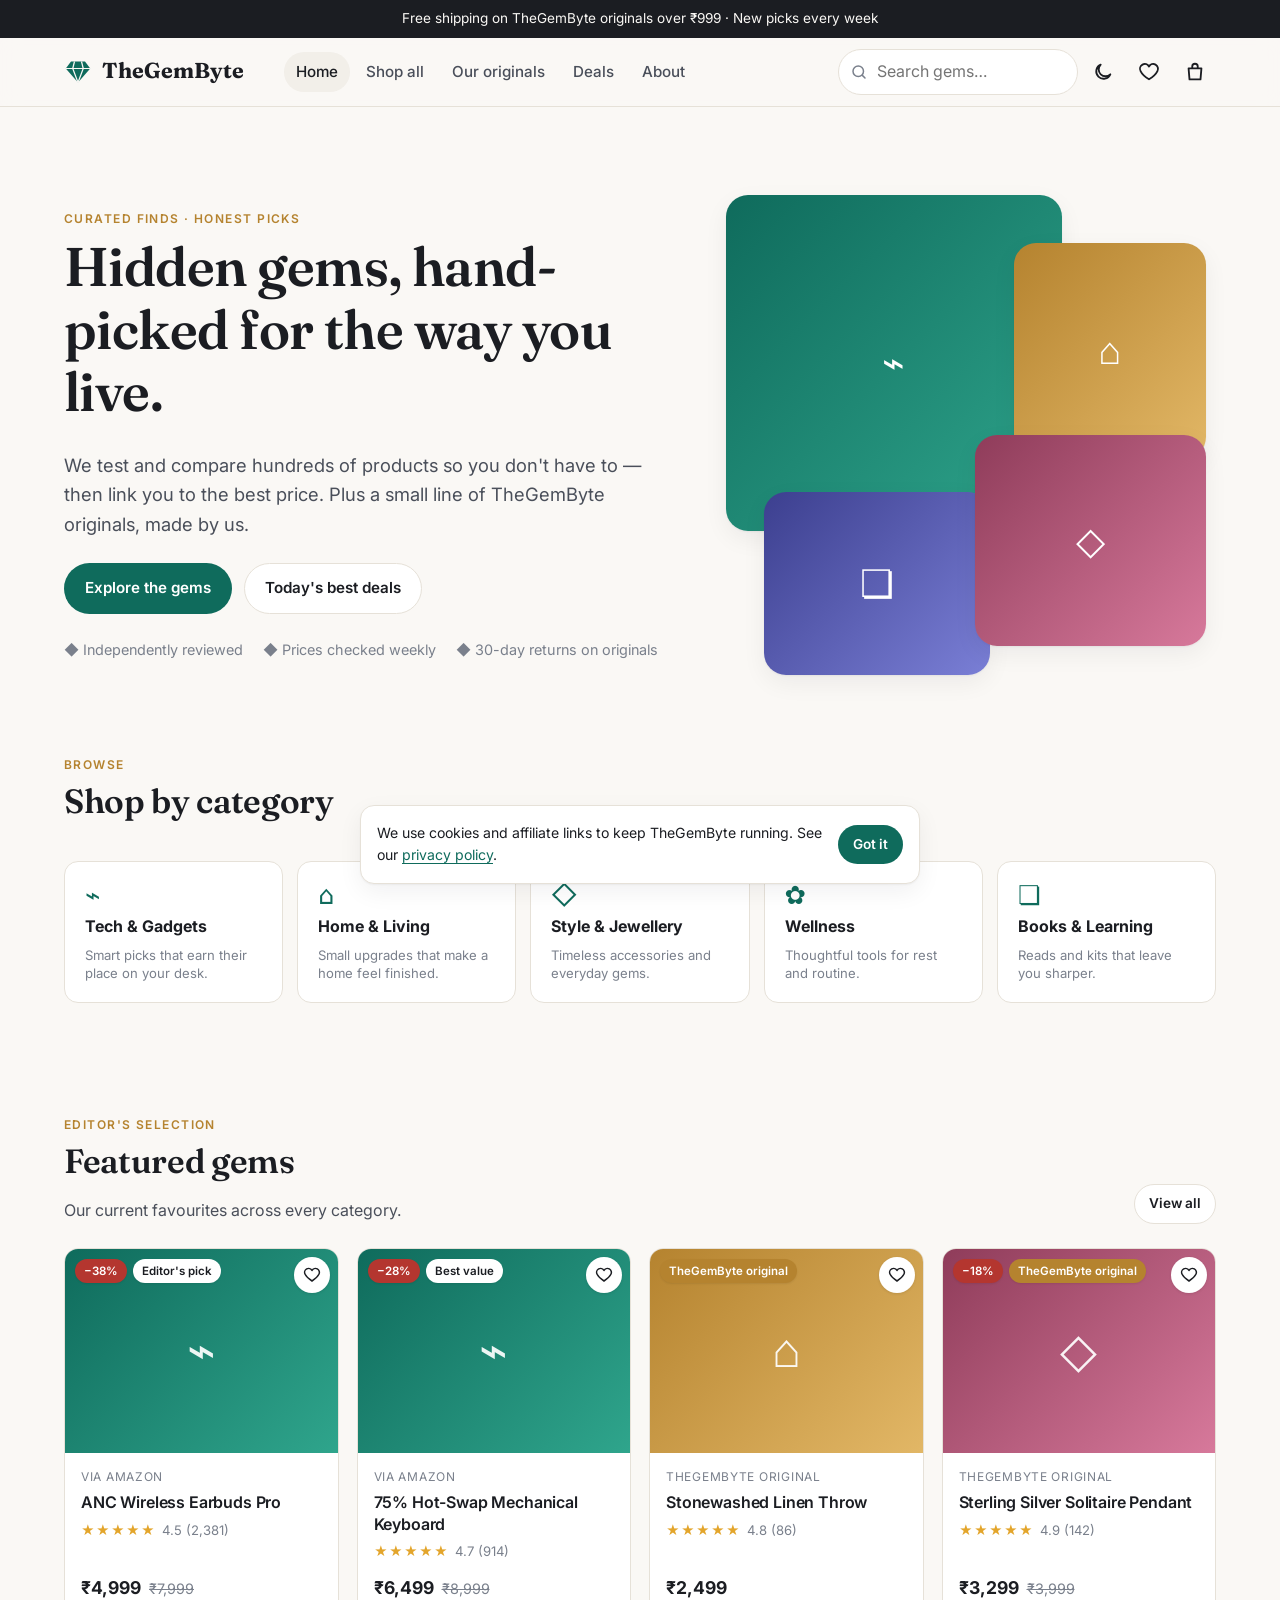
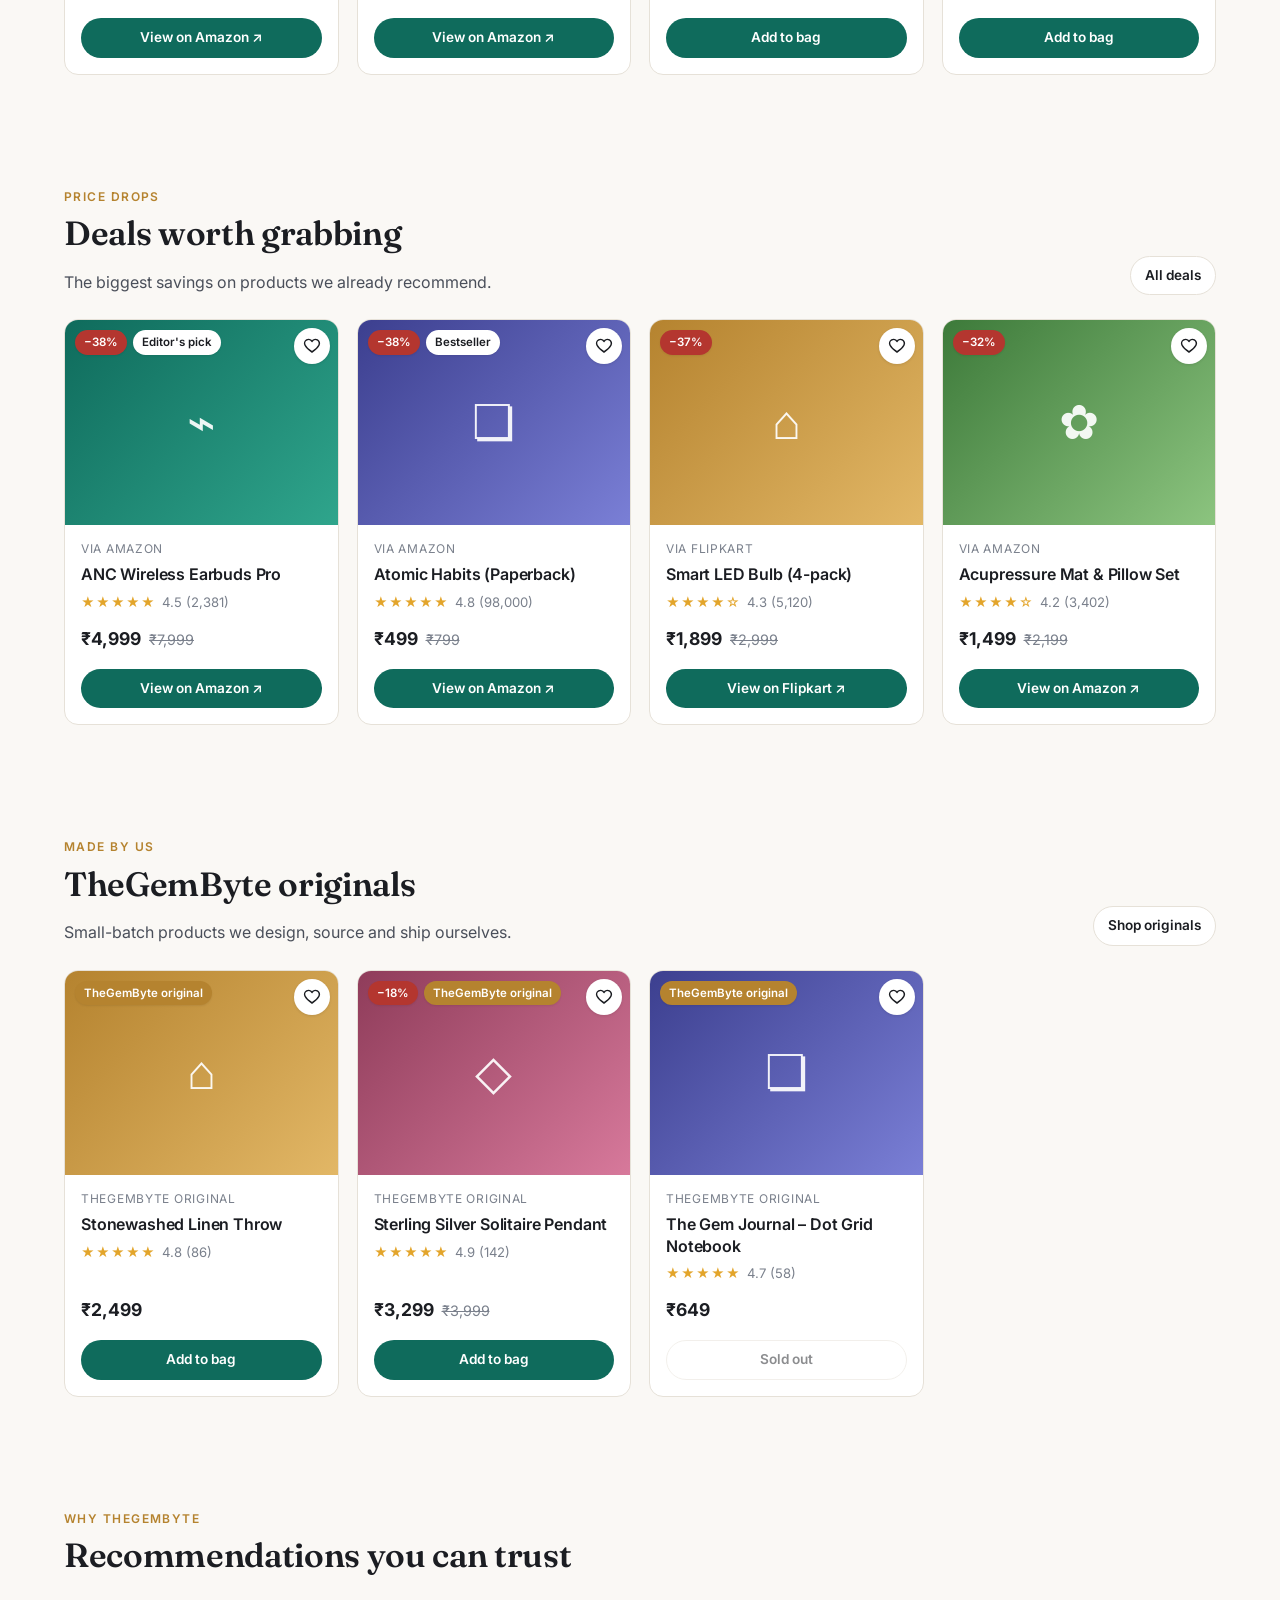
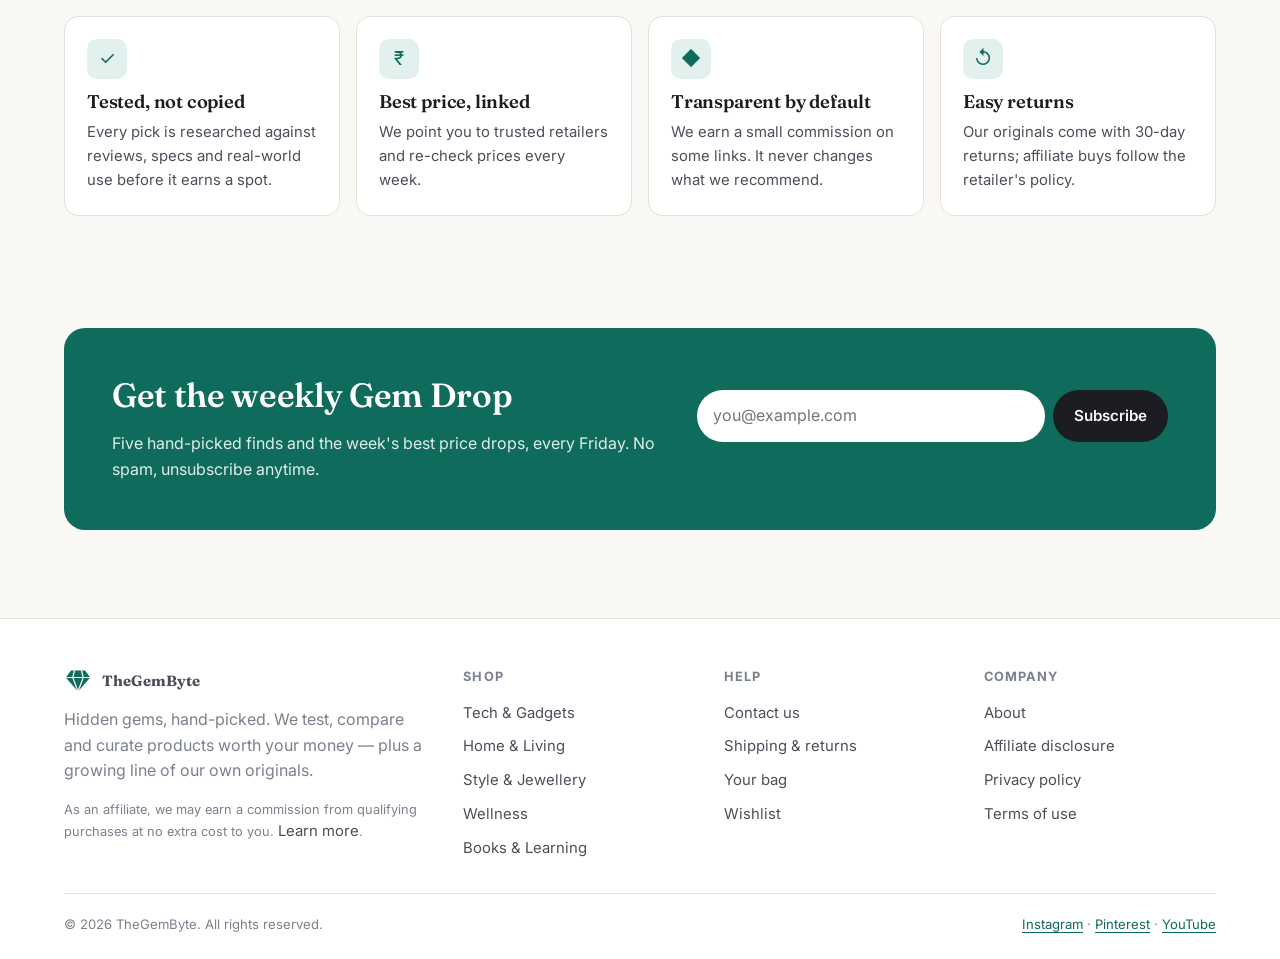
==== index.html @ 49bb9499 "Build TheGemByte static storefront for affiliate marketing and future store Adds a dependency-free s" ====
<!doctype html>
<html lang="en">
<head>
  <meta charset="utf-8">
  <meta name="viewport" content="width=device-width, initial-scale=1">
  <title>TheGemByte — Hidden gems, hand-picked</title>
  <meta name="description" content="TheGemByte curates the best tech, home, style and wellness finds — honest picks, the best deals, and our own small-batch originals.">
  <link rel="canonical" href="https://thegembyte.com/">
  <meta property="og:site_name" content="TheGemByte">
  <meta property="og:title" content="TheGemByte — Hidden gems, hand-picked">
  <meta property="og:description" content="TheGemByte curates the best tech, home, style and wellness finds — honest picks, the best deals, and our own small-batch originals.">
  <meta property="og:type" content="website">
  <meta property="og:image" content="https://thegembyte.com/assets/img/og-image.svg">
  <meta name="twitter:card" content="summary_large_image">
  <meta name="theme-color" content="#0f6b5c">
  <link rel="icon" href="assets/img/favicon.svg" type="image/svg+xml">
  <link rel="manifest" href="site.webmanifest">
  <link rel="preconnect" href="https://fonts.googleapis.com">
  <link rel="preconnect" href="https://fonts.gstatic.com" crossorigin>
  <link rel="stylesheet" href="https://fonts.googleapis.com/css2?family=Fraunces:opsz,wght@9..144,600;9..144,700&family=Inter:wght@400;500;600;700&display=swap">
  <link rel="stylesheet" href="assets/css/styles.css">
  <script type="application/ld+json">
  {"@context":"https://schema.org","@graph":[
    {"@type":"Organization","name":"TheGemByte","url":"https://thegembyte.com","logo":"https://thegembyte.com/assets/img/favicon.svg"},
    {"@type":"WebSite","name":"TheGemByte","url":"https://thegembyte.com",
     "potentialAction":{"@type":"SearchAction","target":"https://thegembyte.com/shop.html?q={search_term_string}","query-input":"required name=search_term_string"}}
  ]}
  </script>
  <script src="assets/js/config.js" defer></script>
  <script src="assets/js/products.js" defer></script>
  <script src="assets/js/app.js" defer></script>
</head>
<body data-page="home">
  <div id="site-header"></div>
  <main id="main">
    <section class="hero">
      <div class="container hero-grid">
        <div>
          <span class="eyebrow">Curated finds · Honest picks</span>
          <h1>Hidden gems, hand-picked for the way you live.</h1>
          <p class="lead">We test and compare hundreds of products so you don't have to — then link you to the best price. Plus a small line of TheGemByte originals, made by us.</p>
          <div class="hero-cta">
            <a class="btn btn-primary" href="shop.html">Explore the gems</a>
            <a class="btn btn-outline" href="shop.html?sort=discount">Today's best deals</a>
          </div>
          <div class="trust-row">
            <span>◆ Independently reviewed</span>
            <span>◆ Prices checked weekly</span>
            <span>◆ 30-day returns on originals</span>
          </div>
        </div>
        <div class="hero-art" aria-hidden="true">
          <div class="gem-tile t1">⌁</div>
          <div class="gem-tile t2">⌂</div>
          <div class="gem-tile t3">❏</div>
          <div class="gem-tile t4">◇</div>
        </div>
      </div>
    </section>

    <section class="section" style="padding-top:16px">
      <div class="container">
        <div class="section-head"><div><span class="eyebrow">Browse</span><h2>Shop by category</h2></div></div>
        <div class="cat-grid" id="home-categories"></div>
      </div>
    </section>

    <section class="section">
      <div class="container">
        <div class="section-head">
          <div><span class="eyebrow">Editor's selection</span><h2>Featured gems</h2><p>Our current favourites across every category.</p></div>
          <a class="btn btn-outline btn-sm" href="shop.html">View all</a>
        </div>
        <div class="product-grid" id="home-featured"></div>
      </div>
    </section>

    <section class="section">
      <div class="container">
        <div class="section-head">
          <div><span class="eyebrow">Price drops</span><h2>Deals worth grabbing</h2><p>The biggest savings on products we already recommend.</p></div>
          <a class="btn btn-outline btn-sm" href="shop.html?sort=discount">All deals</a>
        </div>
        <div class="product-grid" id="home-deals"></div>
      </div>
    </section>

    <section class="section">
      <div class="container">
        <div class="section-head">
          <div><span class="eyebrow">Made by us</span><h2>TheGemByte originals</h2><p>Small-batch products we design, source and ship ourselves.</p></div>
          <a class="btn btn-outline btn-sm" href="shop.html?type=store">Shop originals</a>
        </div>
        <div class="product-grid" id="home-originals"></div>
      </div>
    </section>

    <section class="section">
      <div class="container">
        <div class="section-head"><div><span class="eyebrow">Why TheGemByte</span><h2>Recommendations you can trust</h2></div></div>
        <div class="features">
          <div class="feature"><div class="ic">✓</div><h3>Tested, not copied</h3><p>Every pick is researched against reviews, specs and real-world use before it earns a spot.</p></div>
          <div class="feature"><div class="ic">₹</div><h3>Best price, linked</h3><p>We point you to trusted retailers and re-check prices every week.</p></div>
          <div class="feature"><div class="ic">◆</div><h3>Transparent by default</h3><p>We earn a small commission on some links. It never changes what we recommend.</p></div>
          <div class="feature"><div class="ic">↺</div><h3>Easy returns</h3><p>Our originals come with 30-day returns; affiliate buys follow the retailer's policy.</p></div>
        </div>
      </div>
    </section>

    <section class="section">
      <div class="container">
        <div class="band">
          <div>
            <h2>Get the weekly Gem Drop</h2>
            <p>Five hand-picked finds and the week's best price drops, every Friday. No spam, unsubscribe anytime.</p>
          </div>
          <form class="subscribe" data-form="newsletter" data-success="You're in! Check your inbox on Friday.">
            <label class="sr-only" for="nl-email">Email address</label>
            <input id="nl-email" type="email" name="email" placeholder="you@example.com" required autocomplete="email">
            <button class="btn" type="submit">Subscribe</button>
            <p class="form-msg" role="status" style="flex-basis:100%;margin:0"></p>
          </form>
        </div>
      </div>
    </section>
  </main>
  <div id="site-footer"></div>
</body>
</html>
---- assets/css/styles.css ----
/* ==========================================================================
   TheGemByte — storefront styles
   ========================================================================== */

:root {
  --bg: #faf8f5;
  --surface: #ffffff;
  --surface-2: #f2efe9;
  --ink: #1b1d22;
  --ink-2: #4a4f5a;
  --muted: #7a808c;
  --line: #e6e1d8;
  --brand: #0f6b5c;
  --brand-ink: #ffffff;
  --brand-soft: #e3f1ee;
  --accent: #b5832f;
  --danger: #b4362f;
  --success: #1f7a4a;
  --star: #e3a52b;
  --radius: 14px;
  --radius-sm: 8px;
  --shadow: 0 1px 2px rgba(20, 20, 30, .05), 0 8px 24px rgba(20, 20, 30, .06);
  --max: 1200px;
  --font: "Inter", system-ui, -apple-system, "Segoe UI", Roboto, sans-serif;
  --serif: "Fraunces", Georgia, "Times New Roman", serif;
  color-scheme: light;
}

@media (prefers-color-scheme: dark) {
  :root:not([data-theme="light"]) {
    --bg: #111316;
    --surface: #181b1f;
    --surface-2: #20242a;
    --ink: #eceae6;
    --ink-2: #c3c6cc;
    --muted: #8d939e;
    --line: #2b3037;
    --brand: #3fb59d;
    --brand-ink: #08201b;
    --brand-soft: #173a33;
    --accent: #d7a858;
    --shadow: 0 1px 2px rgba(0, 0, 0, .3), 0 8px 24px rgba(0, 0, 0, .25);
    color-scheme: dark;
  }
}
:root[data-theme="dark"] {
  --bg: #111316;
  --surface: #181b1f;
  --surface-2: #20242a;
  --ink: #eceae6;
  --ink-2: #c3c6cc;
  --muted: #8d939e;
  --line: #2b3037;
  --brand: #3fb59d;
  --brand-ink: #08201b;
  --brand-soft: #173a33;
  --accent: #d7a858;
  --shadow: 0 1px 2px rgba(0, 0, 0, .3), 0 8px 24px rgba(0, 0, 0, .25);
  color-scheme: dark;
}

*, *::before, *::after { box-sizing: border-box; }
html { -webkit-text-size-adjust: 100%; scroll-behavior: smooth; }
body {
  margin: 0;
  font-family: var(--font);
  font-size: 16px;
  line-height: 1.6;
  color: var(--ink);
  background: var(--bg);
  overflow-x: hidden;
}
img { max-width: 100%; display: block; }
a { color: var(--brand); text-decoration-thickness: 1px; text-underline-offset: 3px; }
a:hover { text-decoration: underline; }
h1, h2, h3 { font-family: var(--serif); font-weight: 600; line-height: 1.15; margin: 0 0 .5em; letter-spacing: -.01em; }
h1 { font-size: clamp(2rem, 5vw, 3.4rem); }
h2 { font-size: clamp(1.5rem, 3vw, 2.1rem); }
h3 { font-size: 1.15rem; }
p { margin: 0 0 1em; }
button, input, select, textarea { font: inherit; color: inherit; }
:focus-visible { outline: 2px solid var(--brand); outline-offset: 2px; border-radius: 4px; }

.container { width: 100%; max-width: var(--max); margin: 0 auto; padding: 0 16px; }
@media (min-width: 768px) { .container { padding: 0 24px; } }
.section { padding: 56px 0; }
.section-head { display: flex; justify-content: space-between; align-items: end; gap: 16px; margin-bottom: 24px; flex-wrap: wrap; }
.section-head p { color: var(--ink-2); margin: 0; }
.eyebrow { text-transform: uppercase; letter-spacing: .12em; font-size: .75rem; font-weight: 600; color: var(--accent); margin-bottom: .5rem; display: block; }
.muted { color: var(--muted); }
.sr-only { position: absolute; width: 1px; height: 1px; padding: 0; margin: -1px; overflow: hidden; clip: rect(0,0,0,0); border: 0; }
.skip-link { position: absolute; left: -999px; top: 8px; background: var(--ink); color: var(--bg); padding: 8px 12px; border-radius: 6px; z-index: 100; }
.skip-link:focus { left: 8px; }

/* ---------- Buttons ---------- */
.btn {
  display: inline-flex; align-items: center; justify-content: center; gap: 8px;
  padding: 12px 20px; border-radius: 999px; border: 1px solid transparent;
  font-weight: 600; font-size: .95rem; cursor: pointer; text-decoration: none;
  transition: transform .15s ease, background .15s ease, border-color .15s ease;
  white-space: nowrap;
}
.btn:hover { text-decoration: none; transform: translateY(-1px); }
.btn:disabled { opacity: .5; cursor: not-allowed; transform: none; }
.btn-primary { background: var(--brand); color: var(--brand-ink); }
.btn-primary:hover { filter: brightness(1.08); }
.btn-outline { border-color: var(--line); background: var(--surface); color: var(--ink); }
.btn-outline:hover { border-color: var(--ink-2); }
.btn-ghost { background: transparent; color: var(--ink); padding: 8px 12px; }
.btn-block { width: 100%; }
.btn-sm { padding: 8px 14px; font-size: .85rem; }

/* ---------- Announcement + header ---------- */
.announce { background: var(--ink); color: var(--bg); text-align: center; font-size: .85rem; padding: 8px 16px; }
.site-header {
  position: sticky; top: 0; z-index: 50;
  background: color-mix(in srgb, var(--bg) 88%, transparent);
  backdrop-filter: saturate(150%) blur(10px);
  border-bottom: 1px solid var(--line);
}
.header-inner { display: flex; align-items: center; gap: 16px; height: 68px; }
.logo { display: flex; align-items: center; gap: 10px; font-family: var(--serif); font-size: 1.35rem; font-weight: 700; color: var(--ink); text-decoration: none; }
.logo:hover { text-decoration: none; }
.logo svg { width: 28px; height: 28px; }
.nav { display: none; gap: 4px; margin-left: 24px; }
.nav a { color: var(--ink-2); text-decoration: none; padding: 8px 12px; border-radius: 999px; font-weight: 500; font-size: .95rem; }
.nav a:hover, .nav a[aria-current="page"] { color: var(--ink); background: var(--surface-2); }
.header-actions { margin-left: auto; display: flex; align-items: center; gap: 4px; }
.icon-btn {
  position: relative; display: inline-grid; place-items: center; width: 42px; height: 42px;
  border-radius: 999px; border: 0; background: transparent; color: var(--ink); cursor: pointer; text-decoration: none;
}
.icon-btn:hover { background: var(--surface-2); text-decoration: none; }
.icon-btn svg { width: 22px; height: 22px; }
.count-badge {
  position: absolute; top: 3px; right: 1px; min-width: 18px; height: 18px; padding: 0 5px;
  border-radius: 999px; background: var(--brand); color: var(--brand-ink);
  font-size: .7rem; font-weight: 700; display: grid; place-items: center;
}
.count-badge[hidden] { display: none; }
.menu-toggle { display: inline-grid; }
.mobile-nav { display: none; border-top: 1px solid var(--line); padding: 8px 16px 16px; background: var(--bg); }
.mobile-nav.open { display: block; }
.mobile-nav a { display: block; padding: 12px 4px; color: var(--ink); text-decoration: none; border-bottom: 1px solid var(--line); font-weight: 500; }
@media (min-width: 900px) {
  .nav { display: flex; }
  .menu-toggle { display: none; }
  .mobile-nav, .mobile-nav.open { display: none; }
}

.header-search { display: none; position: relative; }
.header-search input {
  width: 240px; padding: 9px 14px 9px 38px; border-radius: 999px; border: 1px solid var(--line); background: var(--surface);
}
.header-search svg { position: absolute; left: 12px; top: 50%; transform: translateY(-50%); width: 18px; height: 18px; color: var(--muted); }
@media (min-width: 1080px) { .header-search { display: block; } }

/* ---------- Hero ---------- */
.hero { padding: 56px 0 40px; overflow: hidden; }
.hero-grid { display: grid; gap: 40px; align-items: center; }
@media (min-width: 900px) { .hero-grid { grid-template-columns: 1.1fr .9fr; } .hero { padding: 88px 0 64px; } }
.hero p.lead { font-size: 1.15rem; color: var(--ink-2); max-width: 34em; }
.hero-cta { display: flex; gap: 12px; flex-wrap: wrap; margin: 24px 0; }
.trust-row { display: flex; gap: 20px; flex-wrap: wrap; color: var(--muted); font-size: .9rem; }
.trust-row span { display: inline-flex; align-items: center; gap: 6px; }
.hero-art { position: relative; aspect-ratio: 1 / 1; max-width: 480px; margin: 0 auto; width: 100%; }
.hero-art .gem-tile {
  position: absolute; border-radius: 22px; box-shadow: var(--shadow); display: grid; place-items: center;
  font-family: var(--serif); color: #fff; font-size: 2.4rem;
}
.hero-art .t1 { inset: 0 30% 30% 0; background: linear-gradient(135deg, #0f6b5c, #2fa58c); }
.hero-art .t2 { inset: 10% 0 45% 60%; background: linear-gradient(135deg, #b5832f, #e2b766); }
.hero-art .t3 { inset: 62% 45% 0 8%; background: linear-gradient(135deg, #3c3f8f, #7a7fd6); }
.hero-art .t4 { inset: 50% 0 6% 52%; background: linear-gradient(135deg, #8f3c5a, #d7799b); }

/* ---------- Category tiles ---------- */
.cat-grid { display: grid; gap: 14px; grid-template-columns: repeat(2, minmax(0, 1fr)); }
@media (min-width: 768px) { .cat-grid { grid-template-columns: repeat(5, minmax(0, 1fr)); } }
.cat-tile {
  display: flex; flex-direction: column; gap: 6px; padding: 20px; border-radius: var(--radius);
  background: var(--surface); border: 1px solid var(--line); color: var(--ink); text-decoration: none;
  transition: border-color .15s, transform .15s;
}
.cat-tile:hover { border-color: var(--brand); transform: translateY(-2px); text-decoration: none; }
.cat-tile .ic { font-size: 1.6rem; color: var(--brand); line-height: 1; }
.cat-tile strong { font-size: 1rem; }
.cat-tile small { color: var(--muted); font-size: .82rem; line-height: 1.4; }

/* ---------- Product cards ---------- */
.product-grid { display: grid; gap: 18px; grid-template-columns: repeat(auto-fill, minmax(min(100%, 230px), 1fr)); }
.card {
  position: relative; display: flex; flex-direction: column; background: var(--surface);
  border: 1px solid var(--line); border-radius: var(--radius); overflow: hidden;
  transition: box-shadow .2s, transform .2s;
}
.card:hover { box-shadow: var(--shadow); transform: translateY(-2px); }
.card-media { position: relative; aspect-ratio: 4 / 3; background: var(--surface-2); overflow: hidden; }
.card-media img, .card-media .placeholder { width: 100%; height: 100%; object-fit: cover; }
.placeholder { display: grid; place-items: center; color: rgba(255,255,255,.92); font-family: var(--serif); font-size: 3rem; }
.card-badges { position: absolute; top: 10px; left: 10px; display: flex; flex-wrap: wrap; gap: 6px; z-index: 1; }
.badge { display: inline-block; padding: 3px 9px; border-radius: 999px; font-size: .72rem; font-weight: 600; background: var(--surface); color: var(--ink); box-shadow: 0 1px 2px rgba(0,0,0,.08); }
.badge-sale { background: var(--danger); color: #fff; }
.badge-own { background: var(--accent); color: #fff; }
.wish-btn { position: absolute; top: 8px; right: 8px; z-index: 1; background: var(--surface); width: 36px; height: 36px; box-shadow: 0 1px 3px rgba(0,0,0,.1); }
.wish-btn svg { width: 18px; height: 18px; }
.wish-btn[aria-pressed="true"] svg { fill: var(--danger); stroke: var(--danger); }
.card-body { display: flex; flex-direction: column; gap: 6px; padding: 14px 16px 16px; flex: 1; }
.card-merchant { font-size: .75rem; color: var(--muted); text-transform: uppercase; letter-spacing: .06em; }
.card-title { font-family: var(--font); font-size: 1rem; font-weight: 600; margin: 0; line-height: 1.35; }
.card-title a { color: var(--ink); text-decoration: none; }
.card-title a::after { content: ""; position: absolute; inset: 0; }
.card-title a:hover { color: var(--brand); }
.rating { display: flex; align-items: center; gap: 6px; font-size: .82rem; color: var(--muted); }
.stars { color: var(--star); letter-spacing: 1px; }
.price-row { display: flex; align-items: baseline; gap: 8px; flex-wrap: wrap; margin-top: auto; padding-top: 6px; }
.price { font-weight: 700; font-size: 1.1rem; }
.compare { color: var(--muted); text-decoration: line-through; font-size: .9rem; }
.save { color: var(--success); font-size: .82rem; font-weight: 600; }
.card-actions { position: relative; z-index: 1; margin-top: 10px; }

/* ---------- Shop layout ---------- */
.page-head { padding: 40px 0 8px; }
.page-head p { color: var(--ink-2); max-width: 40em; }
.crumbs { font-size: .85rem; color: var(--muted); margin-bottom: 12px; }
.crumbs a { color: var(--muted); }
.shop-layout { display: grid; gap: 24px; padding-bottom: 64px; }
@media (min-width: 900px) { .shop-layout { grid-template-columns: 240px minmax(0, 1fr); } }
.filters { display: flex; flex-direction: column; gap: 20px; }
.filter-group h3 { font-family: var(--font); font-size: .8rem; text-transform: uppercase; letter-spacing: .08em; color: var(--muted); margin-bottom: 10px; }
.chip-list { display: flex; flex-wrap: wrap; gap: 8px; }
@media (min-width: 900px) { .chip-list { flex-direction: column; align-items: flex-start; } }
.chip {
  padding: 7px 14px; border-radius: 999px; border: 1px solid var(--line); background: var(--surface);
  cursor: pointer; font-size: .9rem; font-weight: 500;
}
.chip[aria-pressed="true"] { background: var(--ink); color: var(--bg); border-color: var(--ink); }
.field, .select {
  width: 100%; padding: 11px 14px; border-radius: var(--radius-sm); border: 1px solid var(--line); background: var(--surface);
}
.check { display: flex; align-items: center; gap: 8px; font-size: .92rem; cursor: pointer; margin-bottom: 6px; }
.toolbar { display: flex; gap: 12px; align-items: center; justify-content: space-between; flex-wrap: wrap; margin-bottom: 18px; }
.toolbar .select { width: auto; }
.empty { text-align: center; padding: 48px 16px; color: var(--muted); border: 1px dashed var(--line); border-radius: var(--radius); }

/* ---------- Product detail ---------- */
.pdp { display: grid; gap: 32px; padding: 8px 0 56px; }
@media (min-width: 900px) { .pdp { grid-template-columns: 1fr 1fr; gap: 56px; } }
.pdp-media { border-radius: var(--radius); overflow: hidden; aspect-ratio: 1 / 1; background: var(--surface-2); }
.pdp-media img, .pdp-media .placeholder { width: 100%; height: 100%; object-fit: cover; font-size: 6rem; }
.pdp-info h1 { font-size: clamp(1.7rem, 3.5vw, 2.5rem); }
.pdp-price { display: flex; align-items: baseline; gap: 12px; margin: 16px 0; flex-wrap: wrap; }
.pdp-price .price { font-size: 1.8rem; }
.pdp-actions { display: flex; gap: 12px; flex-wrap: wrap; margin: 20px 0; }
.pdp-actions .btn-primary { flex: 1 1 220px; }
.qty { display: inline-flex; align-items: center; border: 1px solid var(--line); border-radius: 999px; background: var(--surface); }
.qty button { border: 0; background: none; width: 40px; height: 44px; cursor: pointer; font-size: 1.1rem; }
.qty input { width: 40px; text-align: center; border: 0; background: none; -moz-appearance: textfield; }
.qty input::-webkit-inner-spin-button, .qty input::-webkit-outer-spin-button { -webkit-appearance: none; margin: 0; }
.highlights { list-style: none; padding: 0; margin: 20px 0; display: grid; gap: 10px; }
.highlights li { display: flex; gap: 10px; align-items: flex-start; }
.highlights li::before { content: "◆"; color: var(--brand); font-size: .7rem; margin-top: .45em; }
.note-box { background: var(--surface-2); border-radius: var(--radius-sm); padding: 14px 16px; font-size: .88rem; color: var(--ink-2); }
.stock-ok { color: var(--success); font-weight: 600; }
.stock-out { color: var(--danger); font-weight: 600; }

/* ---------- Cart ---------- */
.cart-layout { display: grid; gap: 28px; padding-bottom: 64px; }
@media (min-width: 900px) { .cart-layout { grid-template-columns: minmax(0, 1fr) 360px; align-items: start; } }
.cart-line { display: grid; grid-template-columns: 84px minmax(0, 1fr); gap: 14px; padding: 16px 0; border-bottom: 1px solid var(--line); }
.cart-line .thumb { width: 84px; height: 84px; border-radius: var(--radius-sm); overflow: hidden; background: var(--surface-2); }
.cart-line .thumb .placeholder { width: 100%; height: 100%; font-size: 1.8rem; }
.cart-line-top { display: flex; justify-content: space-between; gap: 12px; }
.cart-line-top a { color: var(--ink); font-weight: 600; text-decoration: none; }
.cart-line-bottom { display: flex; justify-content: space-between; align-items: center; margin-top: 10px; gap: 12px; flex-wrap: wrap; }
.link-btn { background: none; border: 0; color: var(--muted); cursor: pointer; text-decoration: underline; font-size: .85rem; padding: 0; }
.summary { background: var(--surface); border: 1px solid var(--line); border-radius: var(--radius); padding: 22px; position: sticky; top: 88px; }
.summary-row { display: flex; justify-content: space-between; padding: 6px 0; }
.summary-total { border-top: 1px solid var(--line); margin-top: 8px; padding-top: 12px; font-weight: 700; font-size: 1.15rem; }
.progress { height: 6px; background: var(--surface-2); border-radius: 999px; overflow: hidden; margin: 8px 0 16px; }
.progress span { display: block; height: 100%; background: var(--brand); }

/* ---------- Newsletter / content blocks ---------- */
.band { background: var(--brand); color: var(--brand-ink); border-radius: calc(var(--radius) * 1.5); padding: 40px 24px; display: grid; gap: 20px; align-items: center; }
@media (min-width: 900px) { .band { grid-template-columns: 1.2fr 1fr; padding: 48px; } }
.band h2 { color: inherit; }
.band p { opacity: .88; margin: 0; }
.subscribe { display: flex; gap: 8px; flex-wrap: wrap; }
.subscribe input { flex: 1 1 200px; padding: 13px 16px; border-radius: 999px; border: 0; background: var(--surface); color: var(--ink); }
.subscribe .btn { background: var(--ink); color: var(--bg); }
.form-msg { font-size: .88rem; margin-top: 8px; min-height: 1.3em; }

.features { display: grid; gap: 16px; grid-template-columns: repeat(auto-fit, minmax(min(100%, 220px), 1fr)); }
.feature { padding: 22px; border-radius: var(--radius); background: var(--surface); border: 1px solid var(--line); }
.feature .ic { width: 40px; height: 40px; border-radius: 10px; background: var(--brand-soft); color: var(--brand); display: grid; place-items: center; margin-bottom: 12px; font-size: 1.2rem; }
.feature p { color: var(--ink-2); margin: 0; font-size: .93rem; }

.prose { max-width: 760px; padding-bottom: 64px; }
.prose h2 { margin-top: 1.6em; font-size: 1.5rem; }
.prose ul { padding-left: 1.2em; }
.prose li { margin-bottom: .4em; }

.form-grid { display: grid; gap: 14px; max-width: 560px; }
.form-grid label { font-weight: 500; font-size: .92rem; display: grid; gap: 6px; }

/* ---------- Disclosure + footer ---------- */
.disclosure-inline { font-size: .8rem; color: var(--muted); margin-top: 10px; }
.site-footer { border-top: 1px solid var(--line); margin-top: 32px; padding: 48px 0 24px; background: var(--surface); }
.footer-grid { display: grid; gap: 28px; grid-template-columns: repeat(2, minmax(0, 1fr)); }
@media (min-width: 900px) { .footer-grid { grid-template-columns: 1.6fr 1fr 1fr 1fr; } }
.footer-grid .brand-col { grid-column: 1 / -1; }
@media (min-width: 900px) { .footer-grid .brand-col { grid-column: auto; } }
.footer-grid h4 { font-size: .8rem; text-transform: uppercase; letter-spacing: .08em; color: var(--muted); margin: 0 0 12px; }
.footer-grid ul { list-style: none; margin: 0; padding: 0; display: grid; gap: 8px; }
.footer-grid a { color: var(--ink-2); text-decoration: none; font-size: .93rem; }
.footer-grid a:hover { color: var(--brand); }
.footer-bottom { margin-top: 32px; padding-top: 20px; border-top: 1px solid var(--line); font-size: .82rem; color: var(--muted); display: flex; gap: 12px; justify-content: space-between; flex-wrap: wrap; }

/* ---------- Toast ---------- */
.toast {
  position: fixed; left: 50%; bottom: 24px; transform: translate(-50%, 20px); opacity: 0; pointer-events: none;
  background: var(--ink); color: var(--bg); padding: 12px 18px; border-radius: 999px; font-size: .92rem; z-index: 200;
  transition: opacity .2s, transform .2s; max-width: calc(100% - 32px); text-align: center;
}
.toast.show { opacity: 1; transform: translate(-50%, 0); }

/* ---------- Cookie bar ---------- */
.cookie-bar {
  position: fixed; left: 16px; right: 16px; bottom: 16px; z-index: 150; max-width: 560px; margin: 0 auto;
  background: var(--surface); border: 1px solid var(--line); box-shadow: var(--shadow); border-radius: var(--radius);
  padding: 16px; display: flex; gap: 12px; align-items: center; flex-wrap: wrap; font-size: .88rem;
}
.cookie-bar p { margin: 0; flex: 1 1 260px; }

@media (prefers-reduced-motion: reduce) {
  *, *::before, *::after { transition: none !important; scroll-behavior: auto !important; }
}
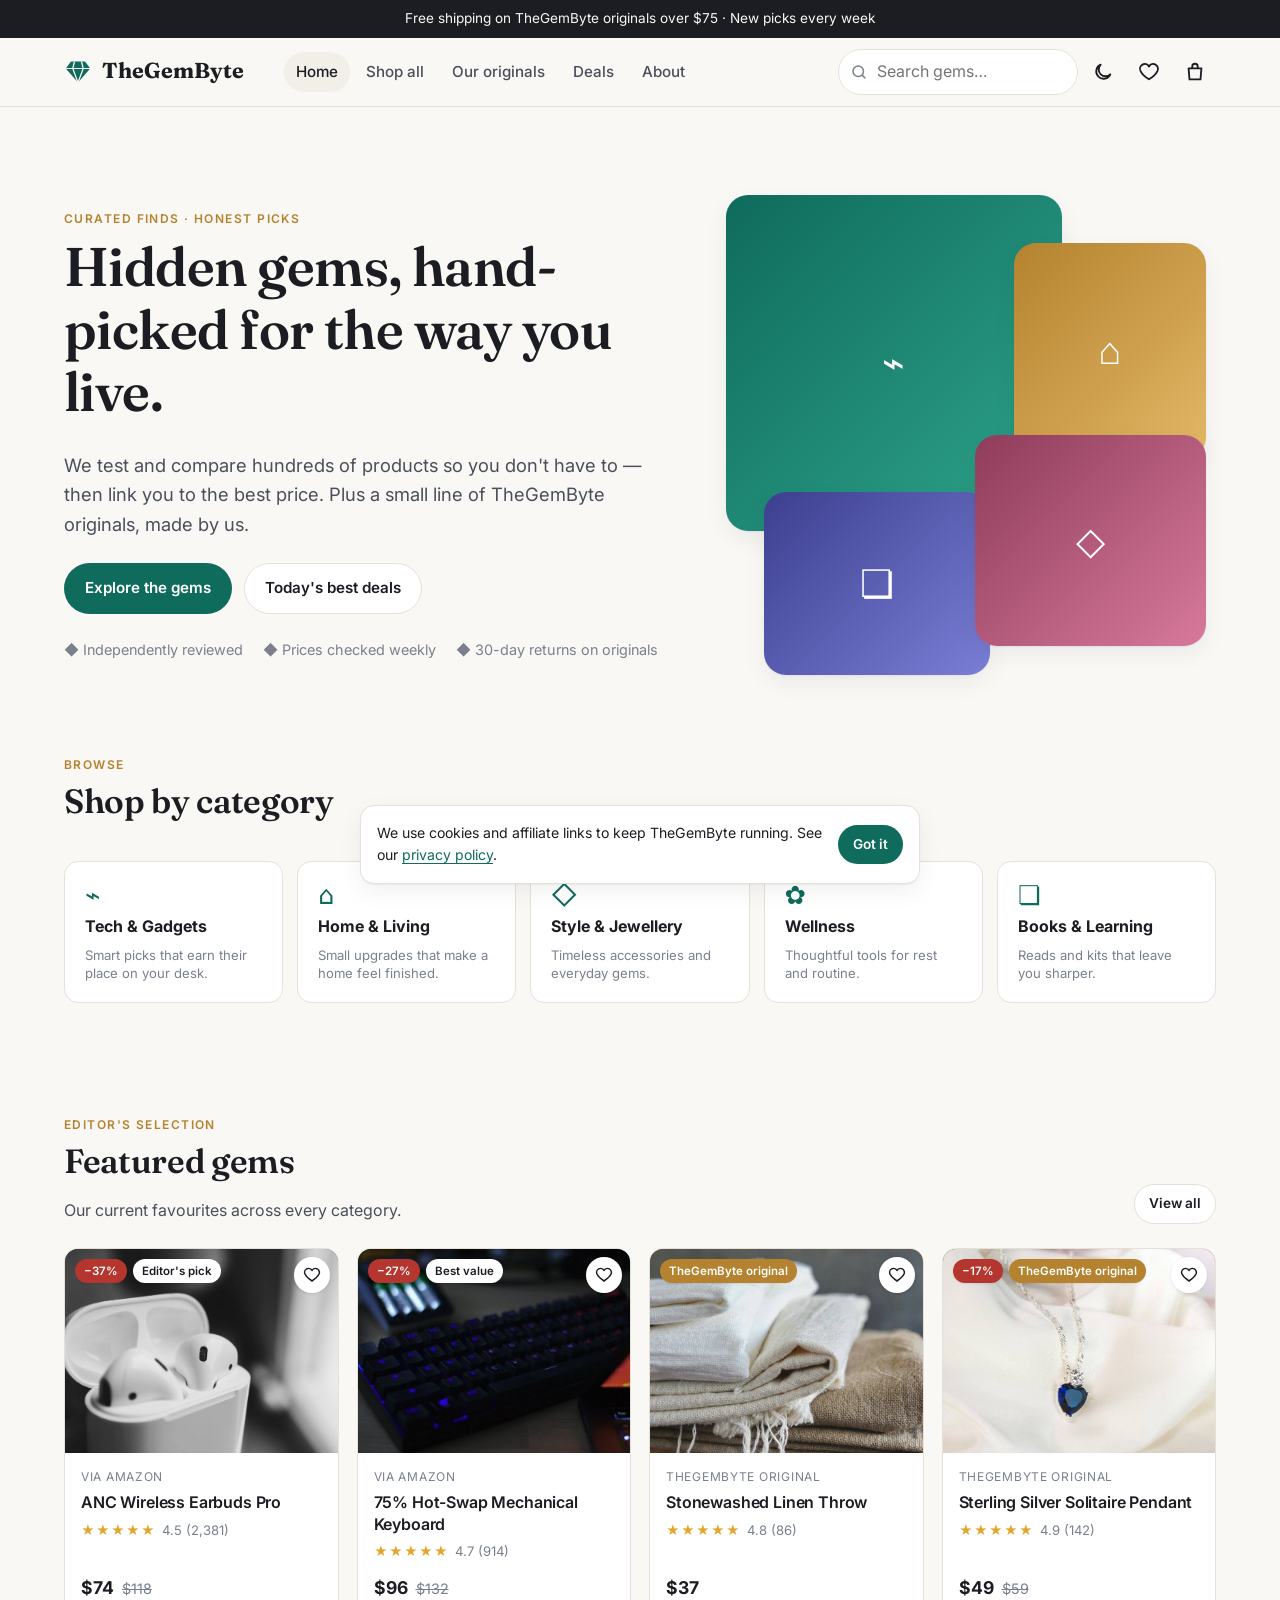
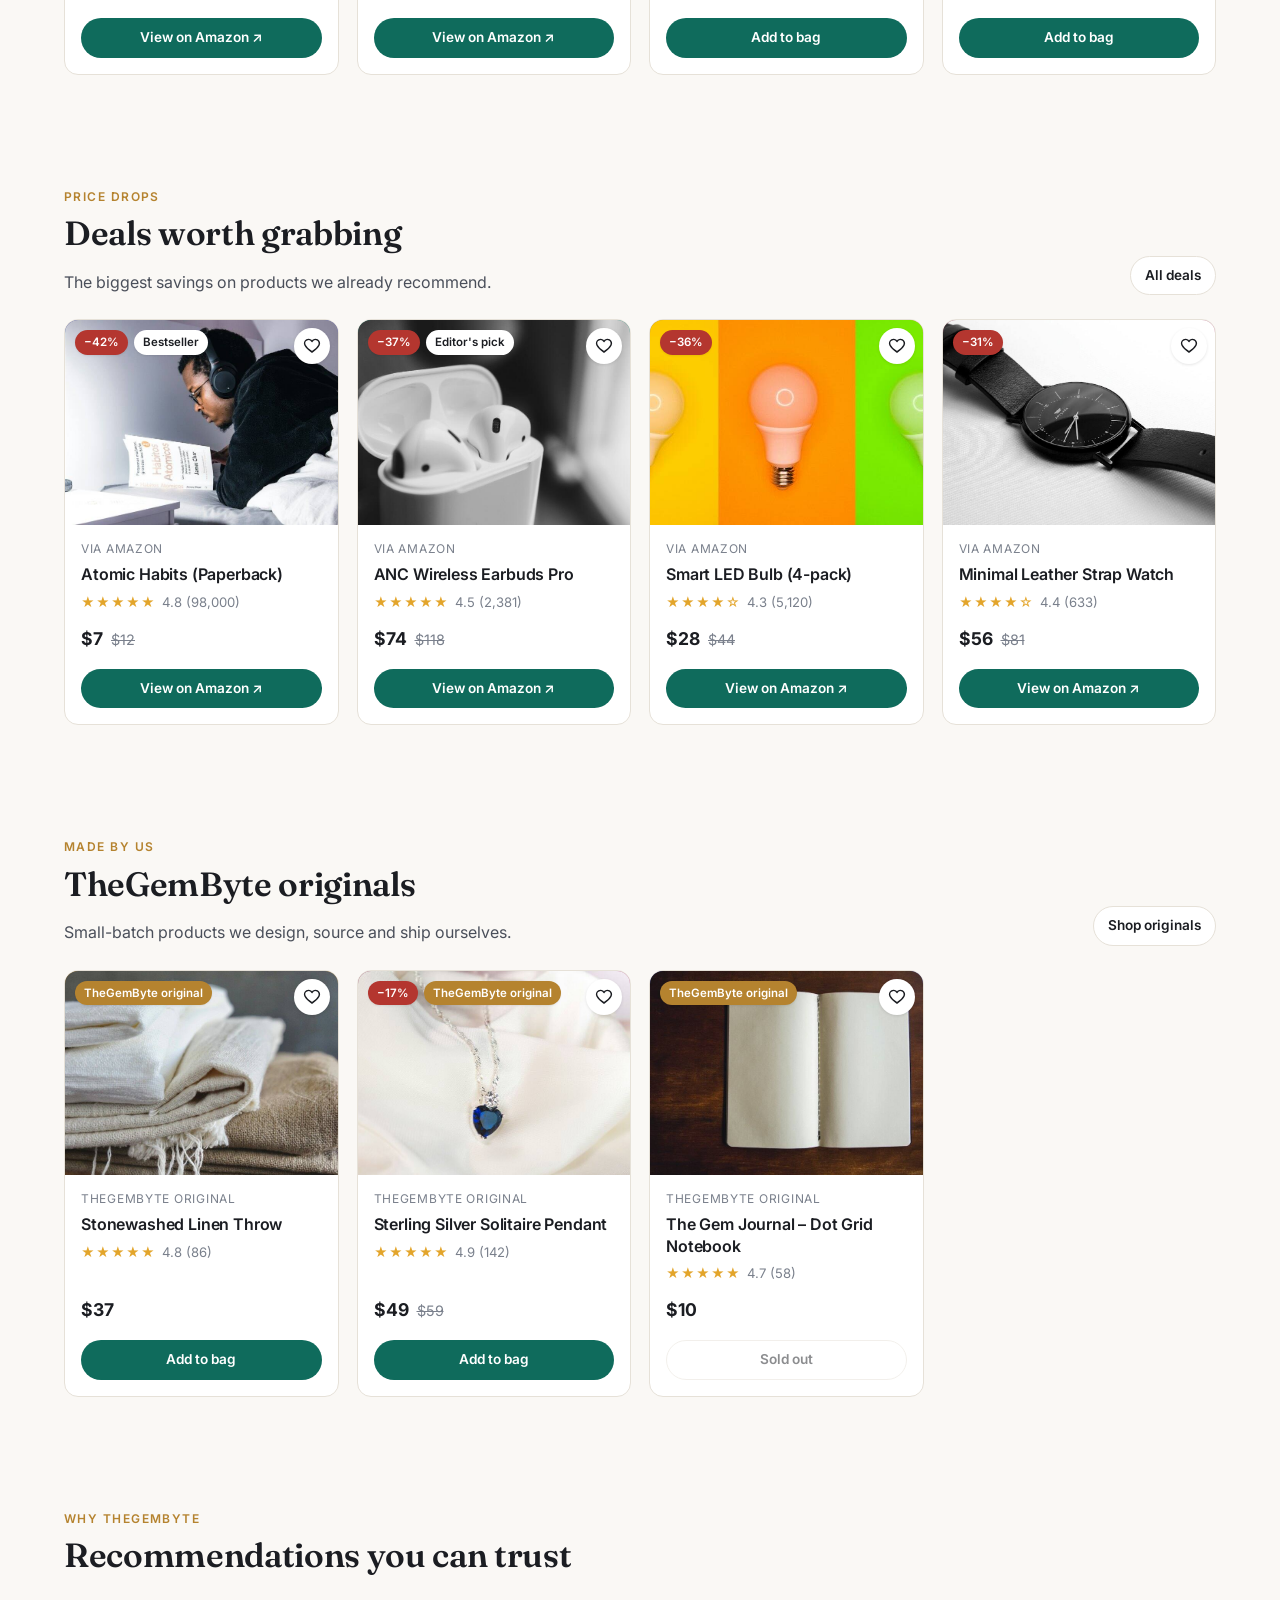
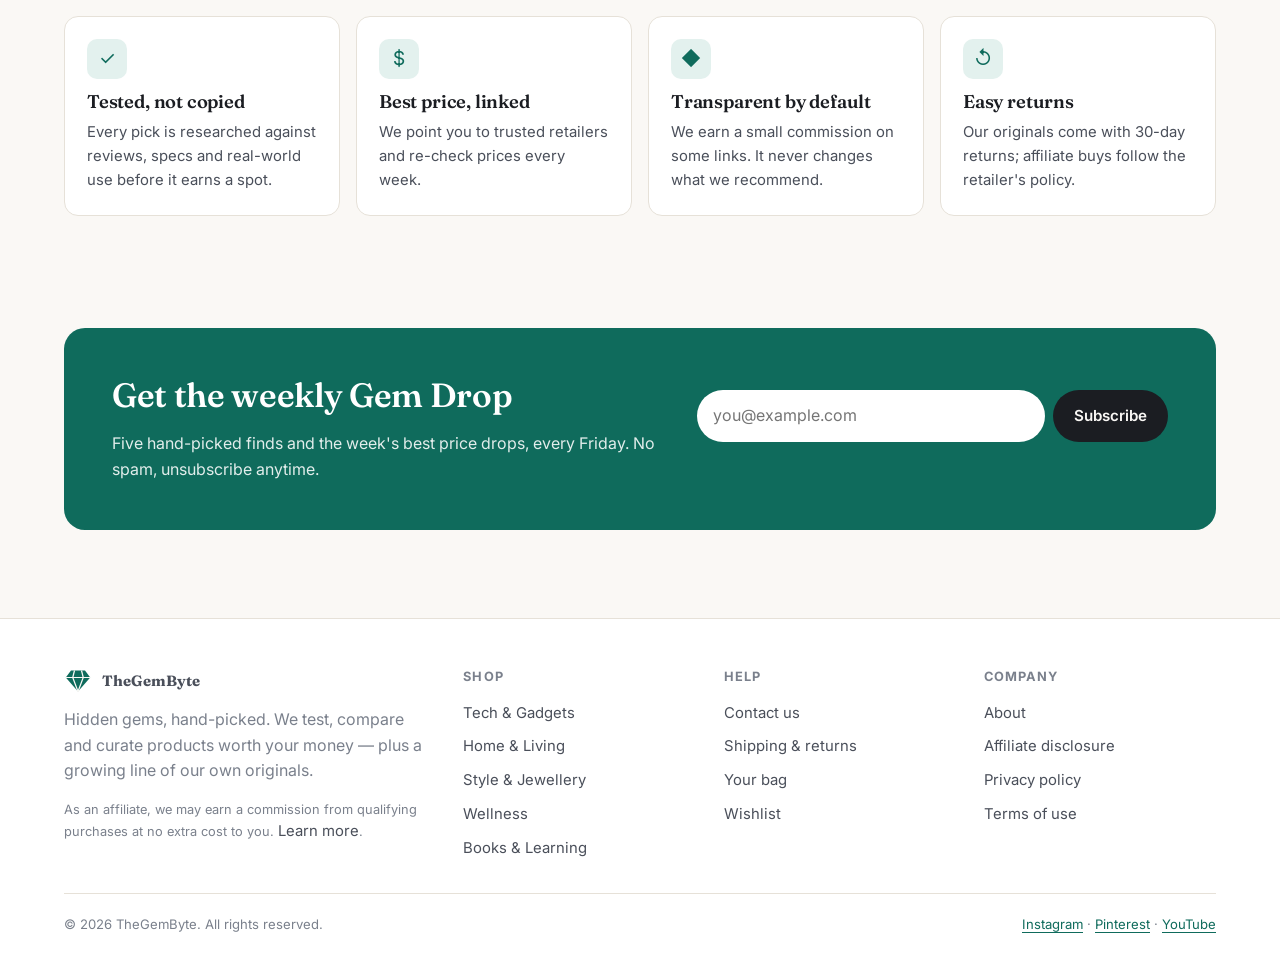
==== commit cf4ac13a: "Switch the store to Australian dollars and Amazon Australia - config.js: currency AUD, locale en-AU;" ====
--- a/index.html
+++ b/index.html
@@ -5,12 +5,12 @@
   <meta name="viewport" content="width=device-width, initial-scale=1">
   <title>TheGemByte — Hidden gems, hand-picked</title>
   <meta name="description" content="TheGemByte curates the best tech, home, style and wellness finds — honest picks, the best deals, and our own small-batch originals.">
-  <link rel="canonical" href="https://thegembyte.com/">
+  <link rel="canonical" href="https://iam-anwesh.github.io/thegembyte/">
   <meta property="og:site_name" content="TheGemByte">
   <meta property="og:title" content="TheGemByte — Hidden gems, hand-picked">
   <meta property="og:description" content="TheGemByte curates the best tech, home, style and wellness finds — honest picks, the best deals, and our own small-batch originals.">
   <meta property="og:type" content="website">
-  <meta property="og:image" content="https://thegembyte.com/assets/img/og-image.svg">
+  <meta property="og:image" content="https://iam-anwesh.github.io/thegembyte/assets/img/og-image.svg">
   <meta name="twitter:card" content="summary_large_image">
   <meta name="theme-color" content="#0f6b5c">
   <link rel="icon" href="assets/img/favicon.svg" type="image/svg+xml">
@@ -21,9 +21,9 @@
   <link rel="stylesheet" href="assets/css/styles.css">
   <script type="application/ld+json">
   {"@context":"https://schema.org","@graph":[
-    {"@type":"Organization","name":"TheGemByte","url":"https://thegembyte.com","logo":"https://thegembyte.com/assets/img/favicon.svg"},
-    {"@type":"WebSite","name":"TheGemByte","url":"https://thegembyte.com",
-     "potentialAction":{"@type":"SearchAction","target":"https://thegembyte.com/shop.html?q={search_term_string}","query-input":"required name=search_term_string"}}
+    {"@type":"Organization","name":"TheGemByte","url":"https://iam-anwesh.github.io/thegembyte","logo":"https://iam-anwesh.github.io/thegembyte/assets/img/favicon.svg"},
+    {"@type":"WebSite","name":"TheGemByte","url":"https://iam-anwesh.github.io/thegembyte",
+     "potentialAction":{"@type":"SearchAction","target":"https://iam-anwesh.github.io/thegembyte/shop.html?q={search_term_string}","query-input":"required name=search_term_string"}}
   ]}
   </script>
   <script src="assets/js/config.js" defer></script>
@@ -100,7 +100,7 @@
         <div class="section-head"><div><span class="eyebrow">Why TheGemByte</span><h2>Recommendations you can trust</h2></div></div>
         <div class="features">
           <div class="feature"><div class="ic">✓</div><h3>Tested, not copied</h3><p>Every pick is researched against reviews, specs and real-world use before it earns a spot.</p></div>
-          <div class="feature"><div class="ic">₹</div><h3>Best price, linked</h3><p>We point you to trusted retailers and re-check prices every week.</p></div>
+          <div class="feature"><div class="ic">$</div><h3>Best price, linked</h3><p>We point you to trusted retailers and re-check prices every week.</p></div>
           <div class="feature"><div class="ic">◆</div><h3>Transparent by default</h3><p>We earn a small commission on some links. It never changes what we recommend.</p></div>
           <div class="feature"><div class="ic">↺</div><h3>Easy returns</h3><p>Our originals come with 30-day returns; affiliate buys follow the retailer's policy.</p></div>
         </div>
--- a/assets/css/styles.css
+++ b/assets/css/styles.css
@@ -334,3 +334,7 @@
 @media (prefers-reduced-motion: reduce) {
   *, *::before, *::after { transition: none !important; scroll-behavior: auto !important; }
 }
+
+/* Product photos layer over the placeholder (see media() in app.js). */
+.card-media, .pdp-media, .cart-line .thumb { position: relative; }
+.media-img { position: absolute; inset: 0; width: 100%; height: 100%; object-fit: cover; }
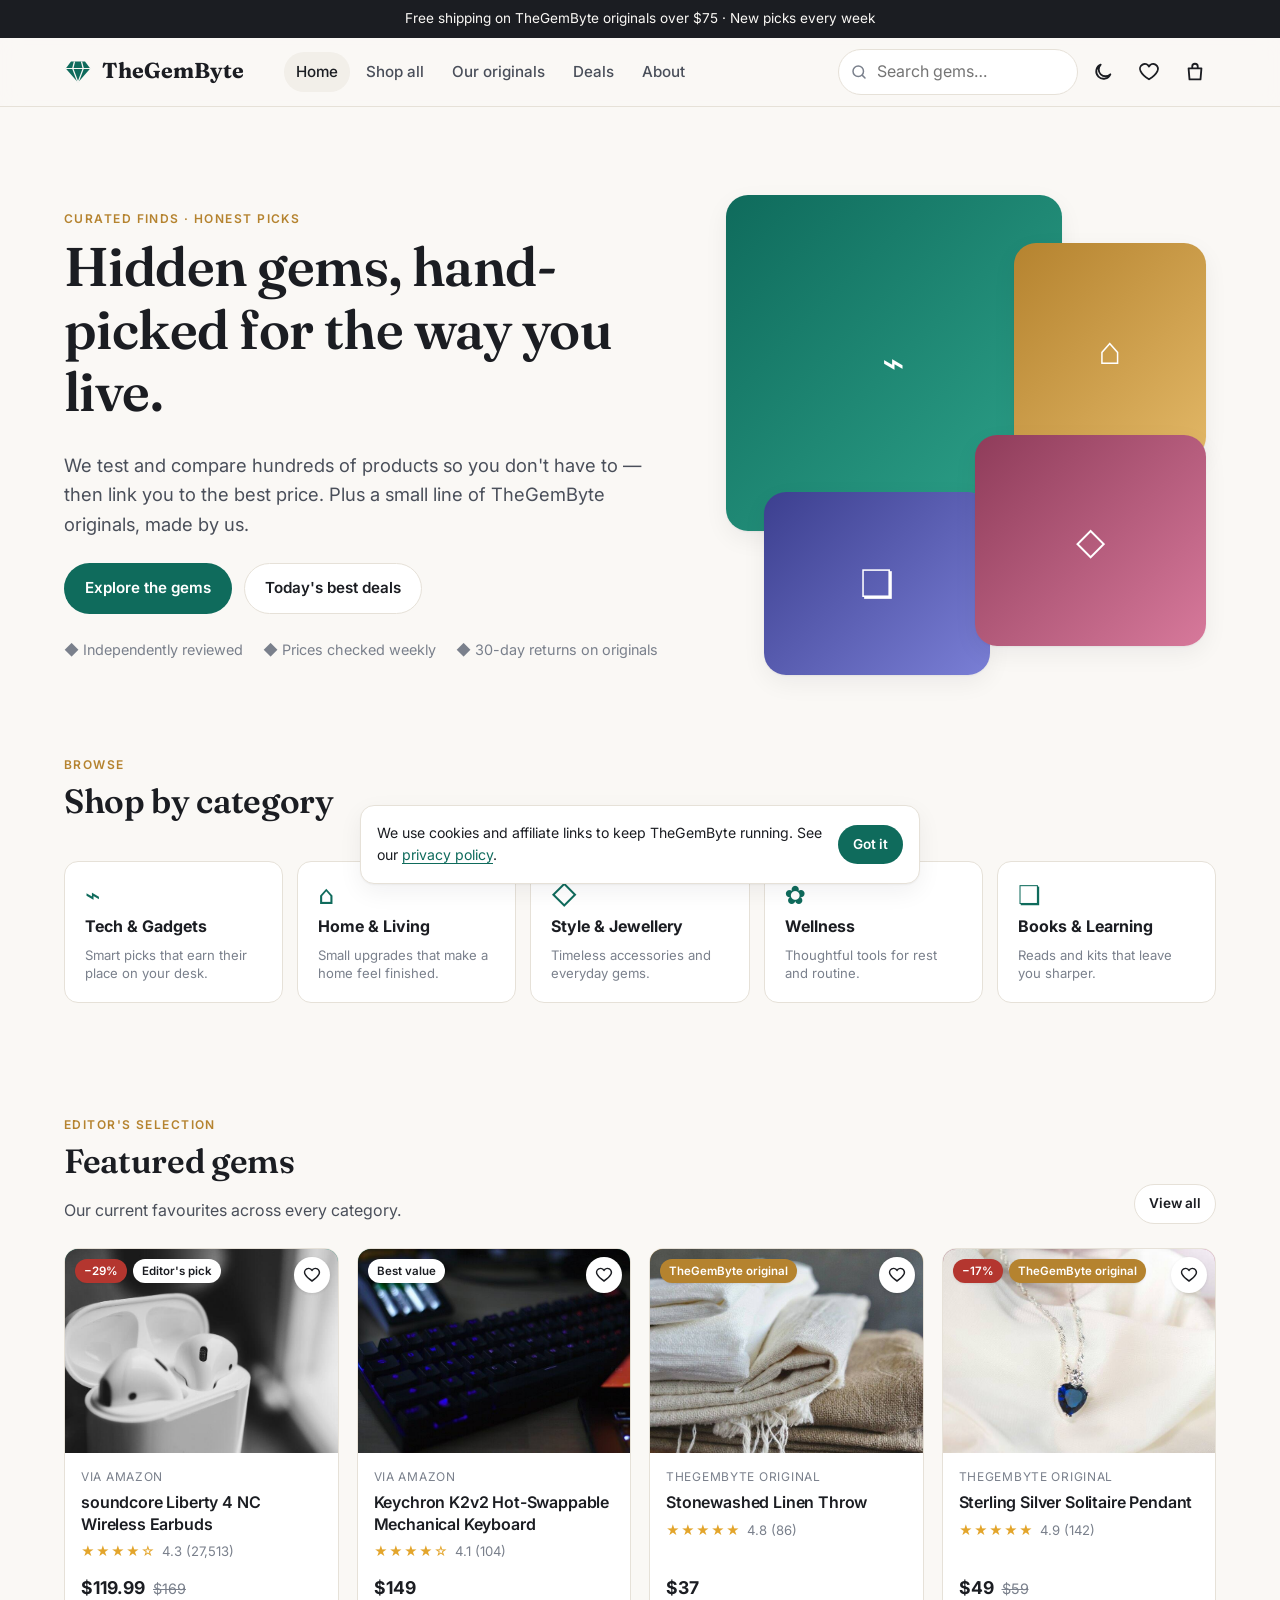
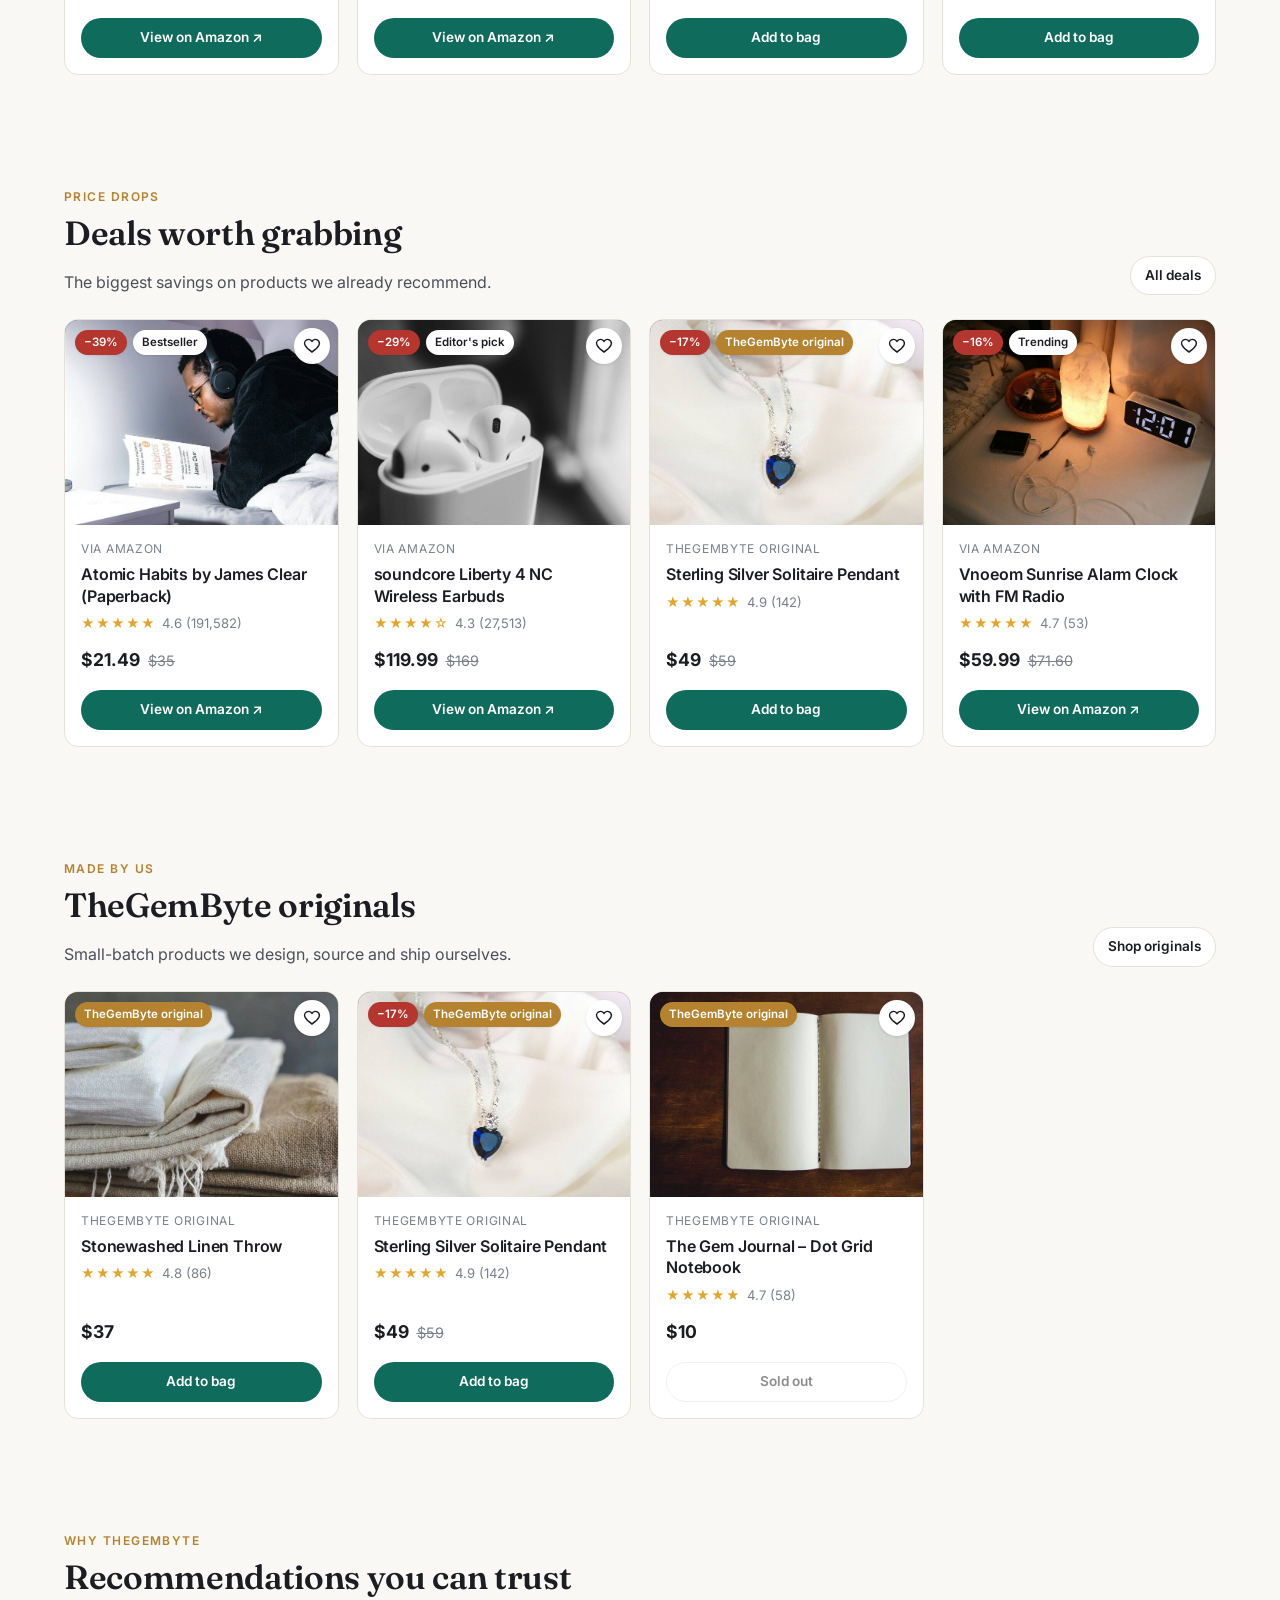
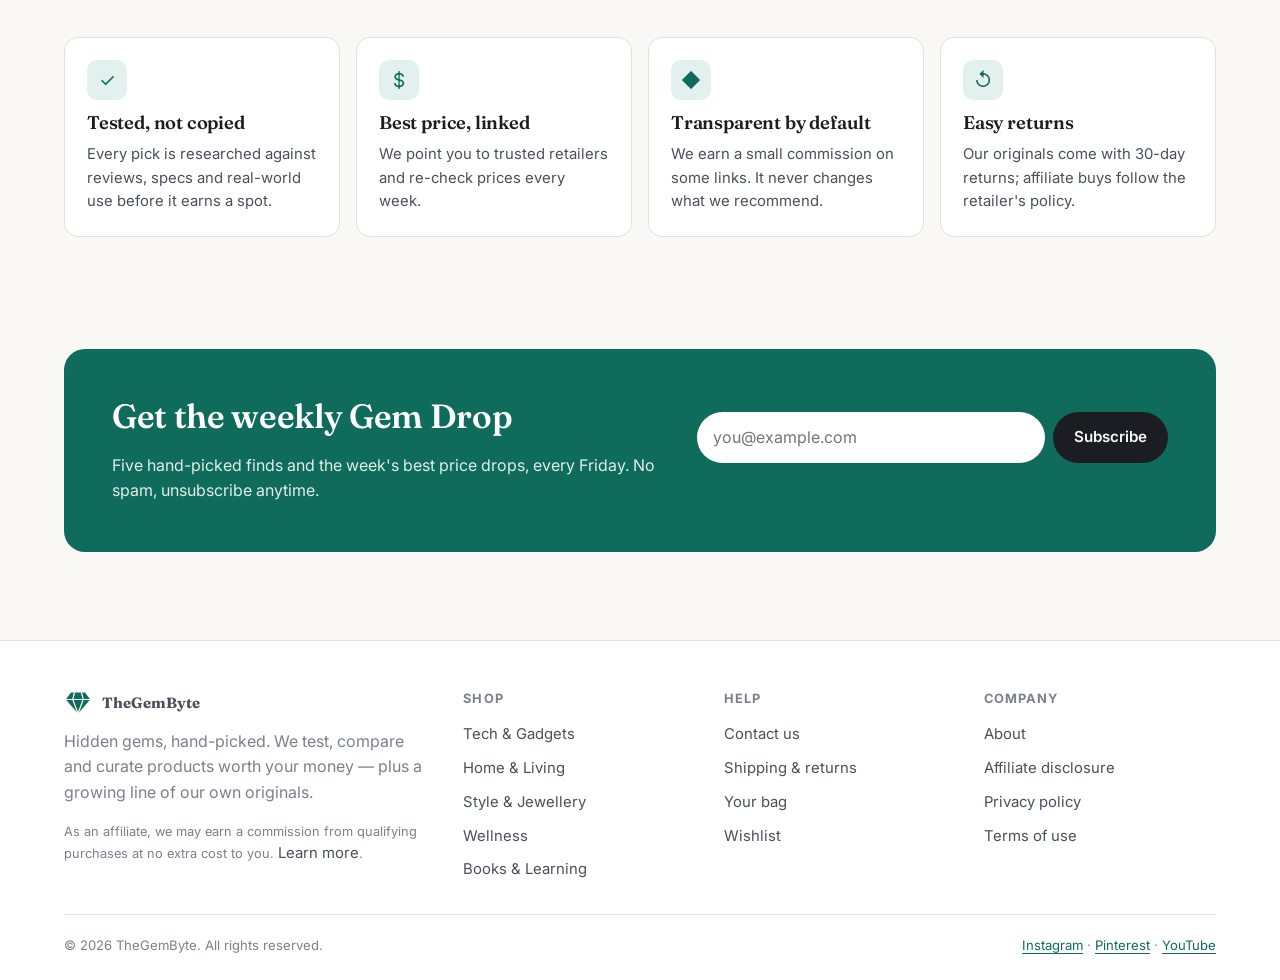
==== commit 3d004dfd: "Add an admin portal (Sveltia CMS) for products, categories and the Amazon tag The catalogue moves fr" ====
--- a/index.html
+++ b/index.html
@@ -27,7 +27,6 @@
   ]}
   </script>
   <script src="assets/js/config.js" defer></script>
-  <script src="assets/js/products.js" defer></script>
   <script src="assets/js/app.js" defer></script>
 </head>
 <body data-page="home">
